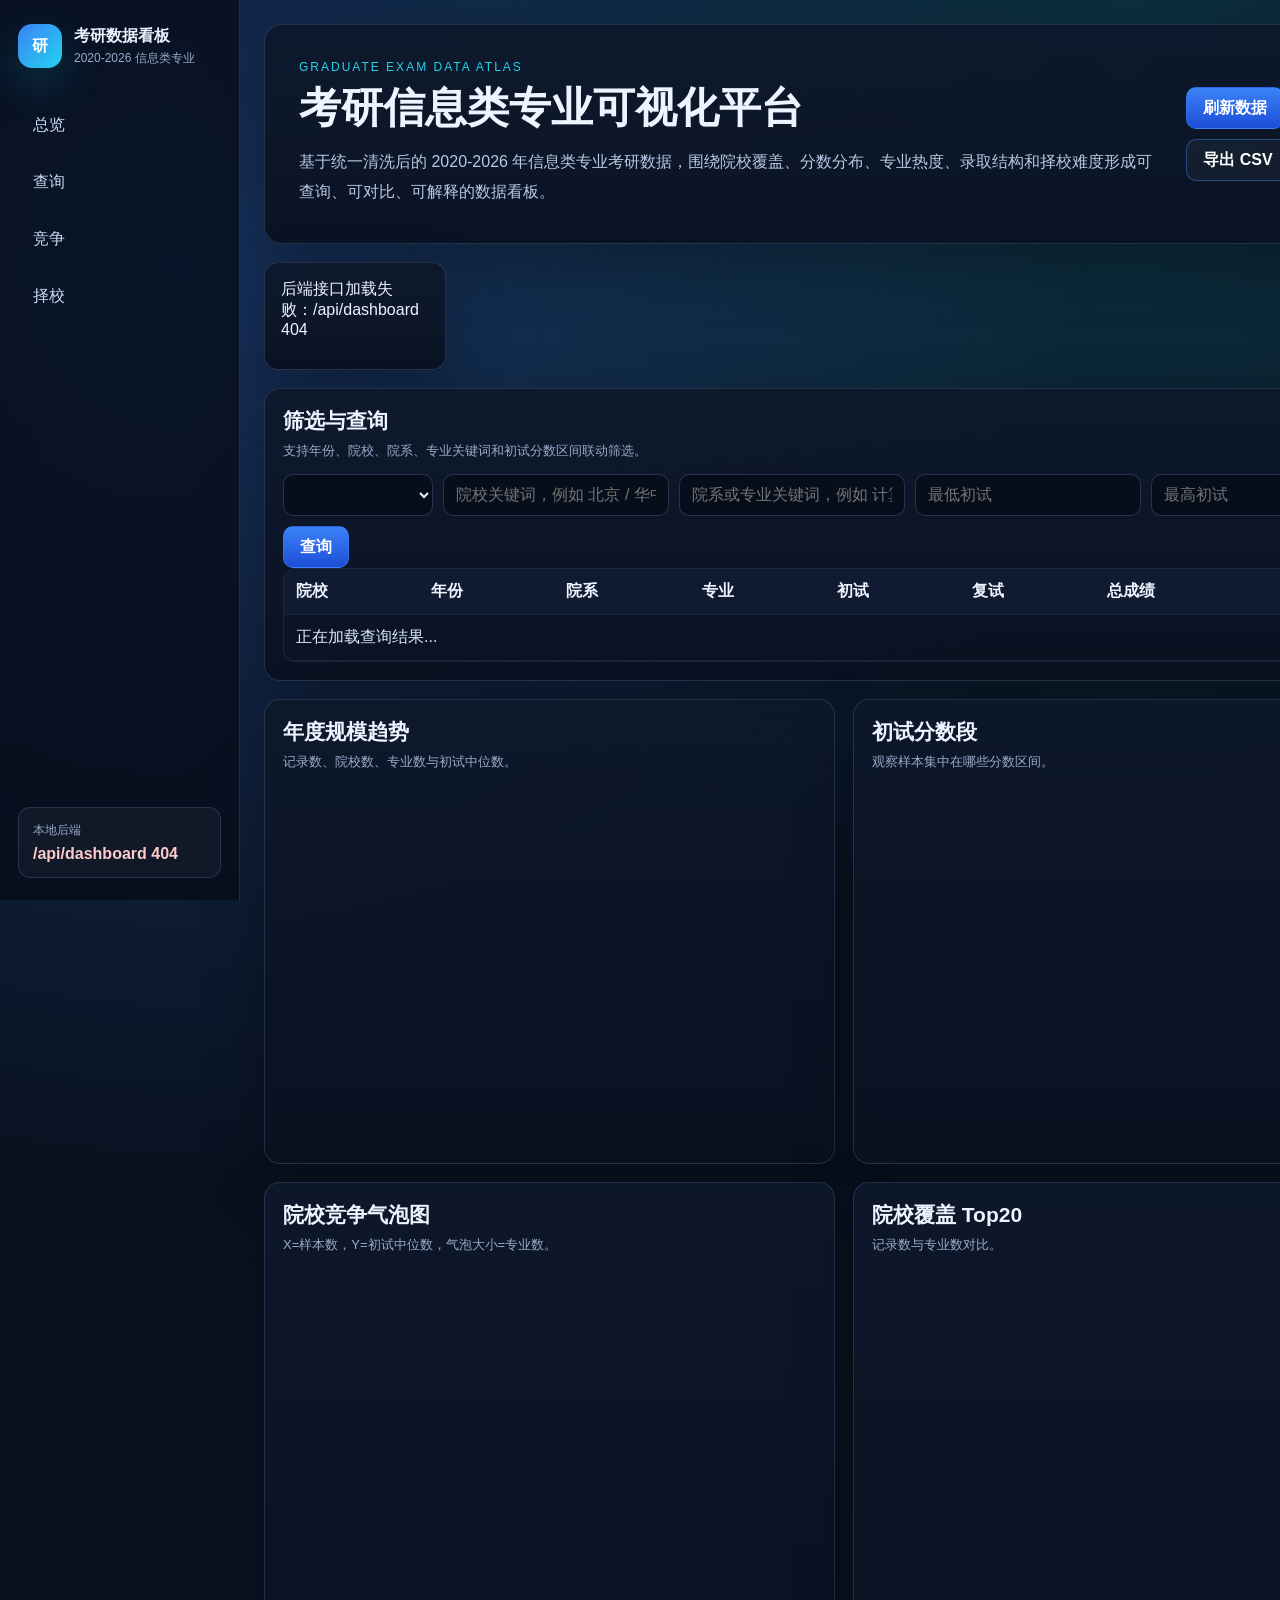
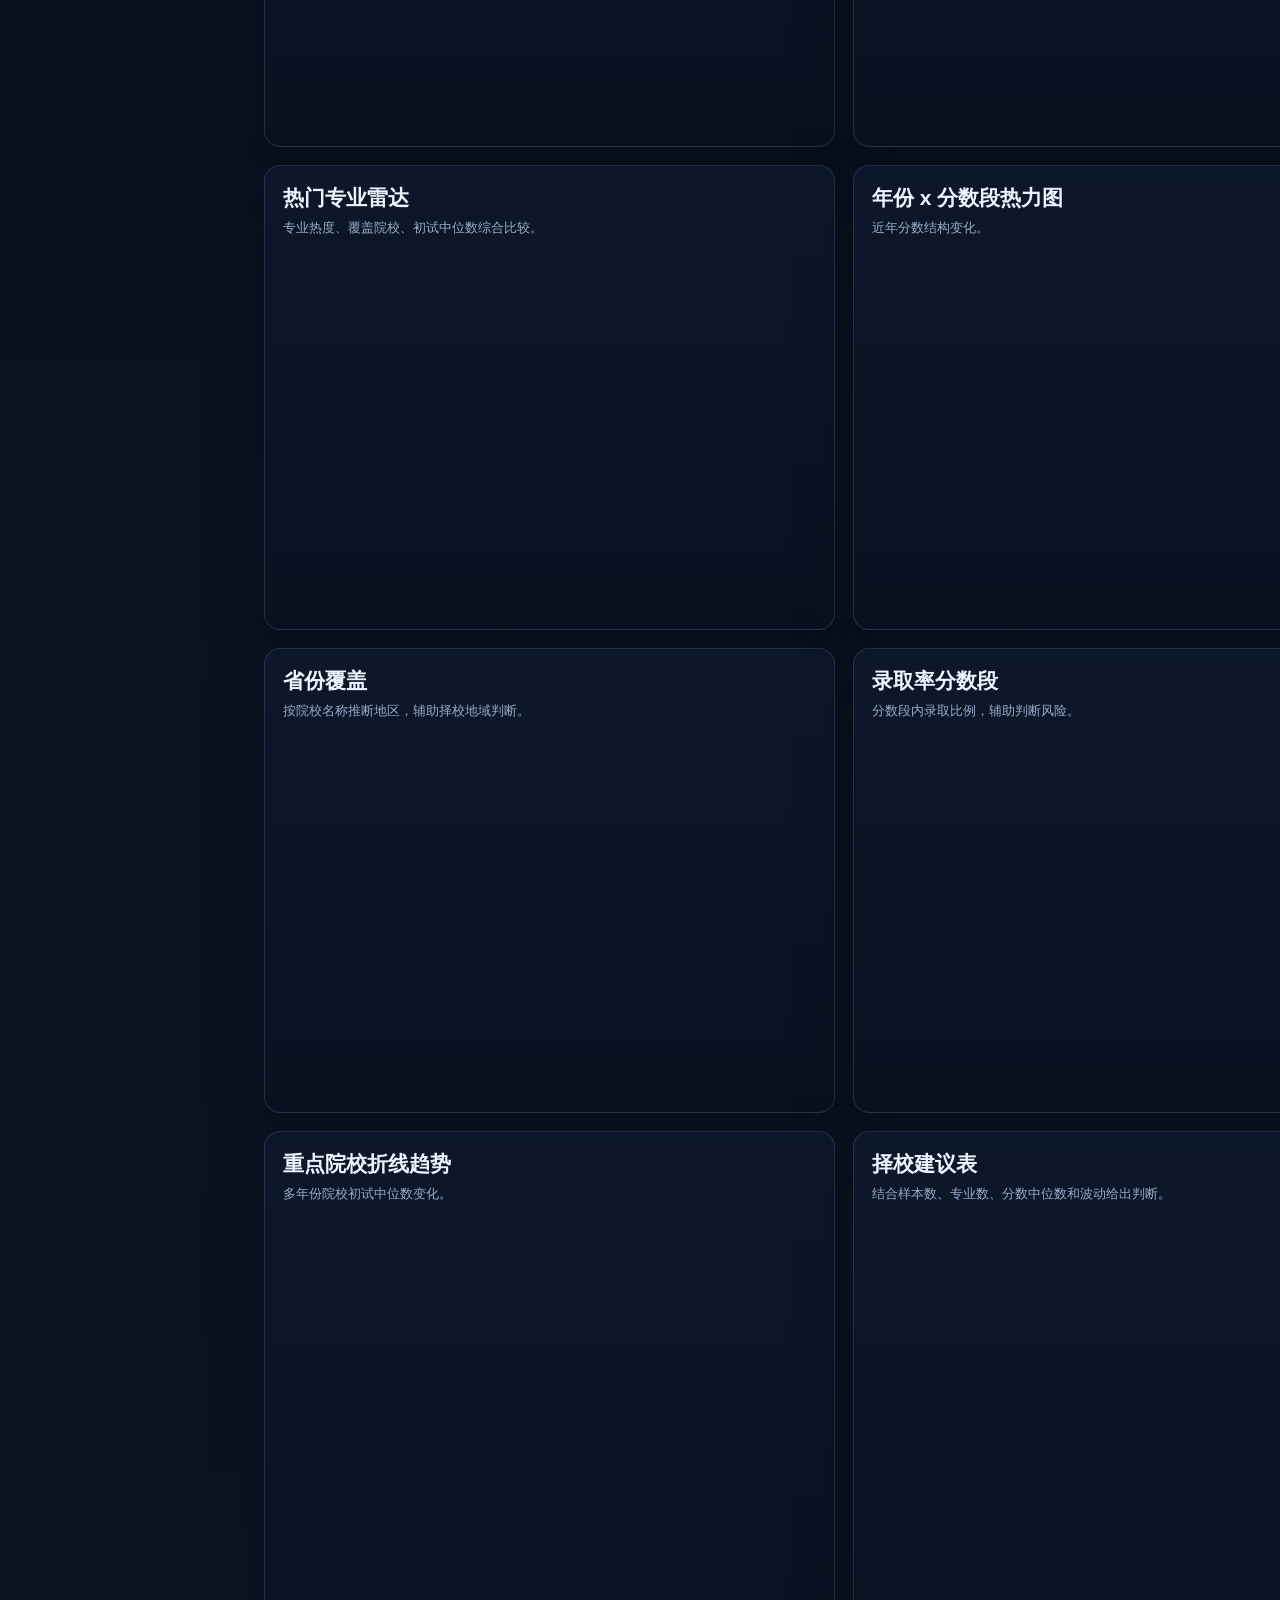
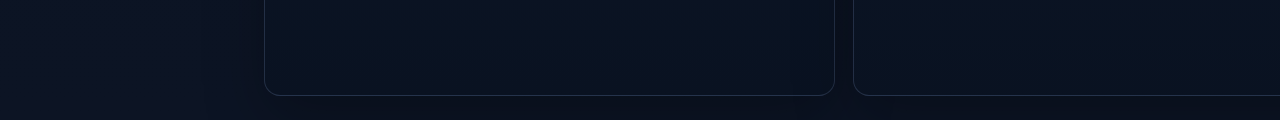
==== frontend/index.html @ 84b6ddbe "Initial kaoyan visualization platform" ====
<!doctype html>
<html lang="zh-CN">
<head>
  <meta charset="utf-8" />
  <meta name="viewport" content="width=device-width, initial-scale=1" />
  <title>考研信息类专业可视化平台</title>
  <link rel="stylesheet" href="./css/app.css" />
</head>
<body>
  <div class="app-shell">
    <aside class="sidebar">
      <div class="brand">
        <span class="brand-mark">研</span>
        <div>
          <strong>考研数据看板</strong>
          <small>2020-2026 信息类专业</small>
        </div>
      </div>
      <nav class="nav">
        <a href="#overview">总览</a>
        <a href="#query">查询</a>
        <a href="#competition">竞争</a>
        <a href="#advice">择校</a>
      </nav>
      <div class="side-note">
        <span>本地后端</span>
        <strong id="apiState">连接中</strong>
      </div>
    </aside>

    <main class="main">
      <section id="overview" class="hero-panel">
        <div>
          <p class="eyebrow">Graduate Exam Data Atlas</p>
          <h1>考研信息类专业可视化平台</h1>
          <p class="hero-text">基于统一清洗后的 2020-2026 年信息类专业考研数据，围绕院校覆盖、分数分布、专业热度、录取结构和择校难度形成可查询、可对比、可解释的数据看板。</p>
        </div>
        <div class="hero-actions">
          <button id="refreshBtn">刷新数据</button>
          <button id="exportBtn" class="ghost">导出 CSV</button>
        </div>
      </section>

      <section id="metricGrid" class="metric-grid">
        <div class="loading-card">正在加载数据...</div>
      </section>

      <section id="query" class="panel query-panel">
        <div class="panel-head">
          <div>
            <h2>筛选与查询</h2>
            <p>支持年份、院校、院系、专业关键词和初试分数区间联动筛选。</p>
          </div>
          <div id="queryCount" class="count-badge">等待查询</div>
        </div>
        <div class="filters">
          <select id="yearSelect"></select>
          <input id="schoolInput" placeholder="院校关键词，例如 北京 / 华中科技" />
          <input id="keywordInput" placeholder="院系或专业关键词，例如 计算机 / 软件工程" />
          <input id="minScoreInput" type="number" placeholder="最低初试" />
          <input id="maxScoreInput" type="number" placeholder="最高初试" />
          <button id="searchBtn">查询</button>
        </div>
        <div class="table-wrap">
          <table>
            <thead>
              <tr>
                <th>院校</th>
                <th>年份</th>
                <th>院系</th>
                <th>专业</th>
                <th>初试</th>
                <th>复试</th>
                <th>总成绩</th>
                <th>录取</th>
              </tr>
            </thead>
            <tbody id="resultBody">
              <tr><td colspan="8">正在加载查询结果...</td></tr>
            </tbody>
          </table>
        </div>
      </section>

      <section class="grid two">
        <article class="panel">
          <div class="panel-head compact">
            <div>
              <h2>年度规模趋势</h2>
              <p>记录数、院校数、专业数与初试中位数。</p>
            </div>
          </div>
          <div id="yearChart" class="chart"></div>
        </article>
        <article class="panel">
          <div class="panel-head compact">
            <div>
              <h2>初试分数段</h2>
              <p>观察样本集中在哪些分数区间。</p>
            </div>
          </div>
          <div id="scoreBandChart" class="chart"></div>
        </article>
      </section>

      <section id="competition" class="grid two">
        <article class="panel">
          <div class="panel-head compact">
            <div>
              <h2>院校竞争气泡图</h2>
              <p>X=样本数，Y=初试中位数，气泡大小=专业数。</p>
            </div>
          </div>
          <div id="bubbleChart" class="chart large"></div>
        </article>
        <article class="panel">
          <div class="panel-head compact">
            <div>
              <h2>院校覆盖 Top20</h2>
              <p>记录数与专业数对比。</p>
            </div>
          </div>
          <div id="schoolChart" class="chart large"></div>
        </article>
      </section>

      <section class="grid two">
        <article class="panel">
          <div class="panel-head compact">
            <div>
              <h2>热门专业雷达</h2>
              <p>专业热度、覆盖院校、初试中位数综合比较。</p>
            </div>
          </div>
          <div id="radarChart" class="chart"></div>
        </article>
        <article class="panel">
          <div class="panel-head compact">
            <div>
              <h2>年份 x 分数段热力图</h2>
              <p>近年分数结构变化。</p>
            </div>
          </div>
          <div id="heatmapChart" class="chart"></div>
        </article>
      </section>

      <section class="grid two">
        <article class="panel">
          <div class="panel-head compact">
            <div>
              <h2>省份覆盖</h2>
              <p>按院校名称推断地区，辅助择校地域判断。</p>
            </div>
          </div>
          <div id="provinceChart" class="chart"></div>
        </article>
        <article class="panel">
          <div class="panel-head compact">
            <div>
              <h2>录取率分数段</h2>
              <p>分数段内录取比例，辅助判断风险。</p>
            </div>
          </div>
          <div id="admitChart" class="chart"></div>
        </article>
      </section>

      <section class="grid two">
        <article class="panel">
          <div class="panel-head compact">
            <div>
              <h2>重点院校折线趋势</h2>
              <p>多年份院校初试中位数变化。</p>
            </div>
          </div>
          <div id="trendChart" class="chart large"></div>
        </article>
        <article id="advice" class="panel">
          <div class="panel-head compact">
            <div>
              <h2>择校建议表</h2>
              <p>结合样本数、专业数、分数中位数和波动给出判断。</p>
            </div>
          </div>
          <div id="adviceList" class="advice-list"></div>
        </article>
      </section>
    </main>
  </div>

  <script src="./vendor/echarts.min.js"></script>
  <script src="./js/app.js"></script>
</body>
</html>
---- frontend/css/app.css ----
:root {
  --bg: #08111f;
  --panel: rgba(14, 24, 43, 0.92);
  --panel-2: rgba(18, 31, 56, 0.9);
  --line: rgba(135, 160, 210, 0.2);
  --text: #edf4ff;
  --muted: #98abc9;
  --blue: #3b82f6;
  --cyan: #22d3ee;
  --green: #22c55e;
  --amber: #f59e0b;
  --red: #ef4444;
}

* { box-sizing: border-box; }

html, body {
  margin: 0;
  min-height: 100%;
  background:
    radial-gradient(circle at 14% 8%, rgba(59, 130, 246, 0.28), transparent 28%),
    radial-gradient(circle at 88% 2%, rgba(34, 211, 238, 0.16), transparent 26%),
    linear-gradient(180deg, #08111f 0%, #0c1424 100%);
  color: var(--text);
  font-family: "Microsoft YaHei", "PingFang SC", Arial, sans-serif;
}

button, input, select {
  font: inherit;
}

.app-shell {
  display: grid;
  grid-template-columns: 240px minmax(0, 1fr);
  min-height: 100vh;
}

.sidebar {
  position: sticky;
  top: 0;
  height: 100vh;
  padding: 24px 18px;
  border-right: 1px solid var(--line);
  background: rgba(7, 14, 26, 0.78);
  backdrop-filter: blur(16px);
}

.brand {
  display: flex;
  gap: 12px;
  align-items: center;
  margin-bottom: 34px;
}

.brand-mark {
  width: 44px;
  height: 44px;
  display: grid;
  place-items: center;
  border-radius: 14px;
  background: linear-gradient(135deg, var(--blue), var(--cyan));
  font-weight: 900;
  color: white;
  box-shadow: 0 18px 42px rgba(34, 211, 238, 0.18);
}

.brand strong,
.brand small {
  display: block;
}

.brand small {
  margin-top: 3px;
  color: var(--muted);
  font-size: 12px;
}

.nav {
  display: grid;
  gap: 10px;
}

.nav a {
  color: #cbd9f2;
  text-decoration: none;
  padding: 12px 14px;
  border-radius: 10px;
  border: 1px solid transparent;
}

.nav a:hover,
.nav a.active {
  color: white;
  background: rgba(59, 130, 246, 0.16);
  border-color: rgba(59, 130, 246, 0.3);
}

.side-note {
  position: absolute;
  left: 18px;
  right: 18px;
  bottom: 22px;
  padding: 14px;
  border-radius: 12px;
  background: rgba(255,255,255,0.04);
  border: 1px solid var(--line);
}

.side-note span {
  display: block;
  color: var(--muted);
  font-size: 12px;
}

.side-note strong {
  display: block;
  margin-top: 6px;
  color: var(--cyan);
}

.main {
  width: min(1680px, 100%);
  padding: 24px;
  display: grid;
  gap: 18px;
}

.hero-panel,
.panel,
.metric,
.loading-card {
  border: 1px solid var(--line);
  background: linear-gradient(180deg, var(--panel), rgba(10, 18, 33, 0.94));
  box-shadow: 0 22px 60px rgba(0,0,0,0.26);
}

.hero-panel {
  min-height: 220px;
  display: flex;
  align-items: center;
  justify-content: space-between;
  gap: 24px;
  padding: 34px;
  border-radius: 18px;
}

.eyebrow {
  margin: 0 0 10px;
  color: var(--cyan);
  text-transform: uppercase;
  letter-spacing: 2px;
  font-size: 12px;
}

h1, h2, p {
  margin: 0;
}

h1 {
  font-size: 42px;
  line-height: 1.15;
}

h2 {
  font-size: 21px;
}

.hero-text {
  max-width: 900px;
  margin-top: 14px;
  color: #b9c8e5;
  line-height: 1.9;
}

.hero-actions,
.filters {
  display: flex;
  gap: 10px;
  flex-wrap: wrap;
}

button {
  min-height: 42px;
  border: 1px solid rgba(59, 130, 246, 0.45);
  border-radius: 10px;
  padding: 0 16px;
  color: white;
  cursor: pointer;
  background: linear-gradient(180deg, #3b82f6, #1d4ed8);
  font-weight: 700;
}

button.ghost {
  background: rgba(255,255,255,0.04);
}

.metric-grid {
  display: grid;
  grid-template-columns: repeat(6, minmax(0, 1fr));
  gap: 14px;
}

.metric,
.loading-card {
  min-height: 108px;
  border-radius: 14px;
  padding: 16px;
}

.metric .label {
  color: var(--muted);
  font-size: 13px;
}

.metric .value {
  margin-top: 10px;
  font-size: 30px;
  font-weight: 900;
}

.metric .hint {
  margin-top: 7px;
  color: #90a6ca;
  font-size: 12px;
}

.panel {
  border-radius: 16px;
  padding: 18px;
}

.panel-head {
  display: flex;
  justify-content: space-between;
  gap: 18px;
  align-items: flex-start;
  margin-bottom: 14px;
}

.panel-head p {
  margin-top: 7px;
  color: var(--muted);
  font-size: 13px;
}

.count-badge {
  color: var(--cyan);
  border: 1px solid rgba(34, 211, 238, 0.26);
  background: rgba(34, 211, 238, 0.08);
  padding: 8px 12px;
  border-radius: 999px;
  white-space: nowrap;
}

input, select {
  min-height: 42px;
  min-width: 150px;
  border: 1px solid rgba(135, 160, 210, 0.26);
  border-radius: 10px;
  background: rgba(6, 12, 24, 0.8);
  color: var(--text);
  padding: 0 12px;
  outline: none;
}

input:focus,
select:focus {
  border-color: rgba(34, 211, 238, 0.55);
}

.table-wrap {
  max-height: 430px;
  overflow: auto;
  border: 1px solid rgba(135, 160, 210, 0.14);
  border-radius: 12px;
}

table {
  width: 100%;
  min-width: 1120px;
  border-collapse: collapse;
}

th, td {
  padding: 12px;
  border-bottom: 1px solid rgba(135, 160, 210, 0.12);
  text-align: left;
}

th {
  position: sticky;
  top: 0;
  z-index: 1;
  background: #101b31;
}

td {
  color: #dbe7ff;
}

.grid {
  display: grid;
  gap: 18px;
}

.grid.two {
  grid-template-columns: repeat(2, minmax(0, 1fr));
}

.chart {
  width: 100%;
  height: 360px;
}

.chart.large {
  height: 460px;
}

.advice-list {
  max-height: 460px;
  overflow: auto;
  display: grid;
  gap: 10px;
}

.advice-item {
  display: grid;
  grid-template-columns: minmax(120px, 1fr) auto;
  gap: 10px;
  padding: 12px;
  border: 1px solid rgba(135, 160, 210, 0.14);
  border-radius: 12px;
  background: rgba(255,255,255,0.035);
}

.advice-item strong {
  display: block;
  margin-bottom: 6px;
}

.advice-item span {
  color: var(--muted);
  font-size: 12px;
}

.tag {
  height: 30px;
  padding: 5px 10px;
  border-radius: 999px;
  color: white;
  background: rgba(59, 130, 246, 0.24);
  white-space: nowrap;
}

@media (max-width: 1200px) {
  .app-shell { grid-template-columns: 1fr; }
  .sidebar {
    position: static;
    height: auto;
    display: flex;
    align-items: center;
    justify-content: space-between;
  }
  .side-note { position: static; width: 180px; }
  .metric-grid { grid-template-columns: repeat(3, minmax(0, 1fr)); }
  .grid.two { grid-template-columns: 1fr; }
}

@media (max-width: 760px) {
  .main { padding: 12px; }
  .hero-panel { flex-direction: column; align-items: stretch; padding: 22px; }
  h1 { font-size: 30px; }
  .metric-grid { grid-template-columns: 1fr; }
  .filters input, .filters select, .filters button { width: 100%; }
}
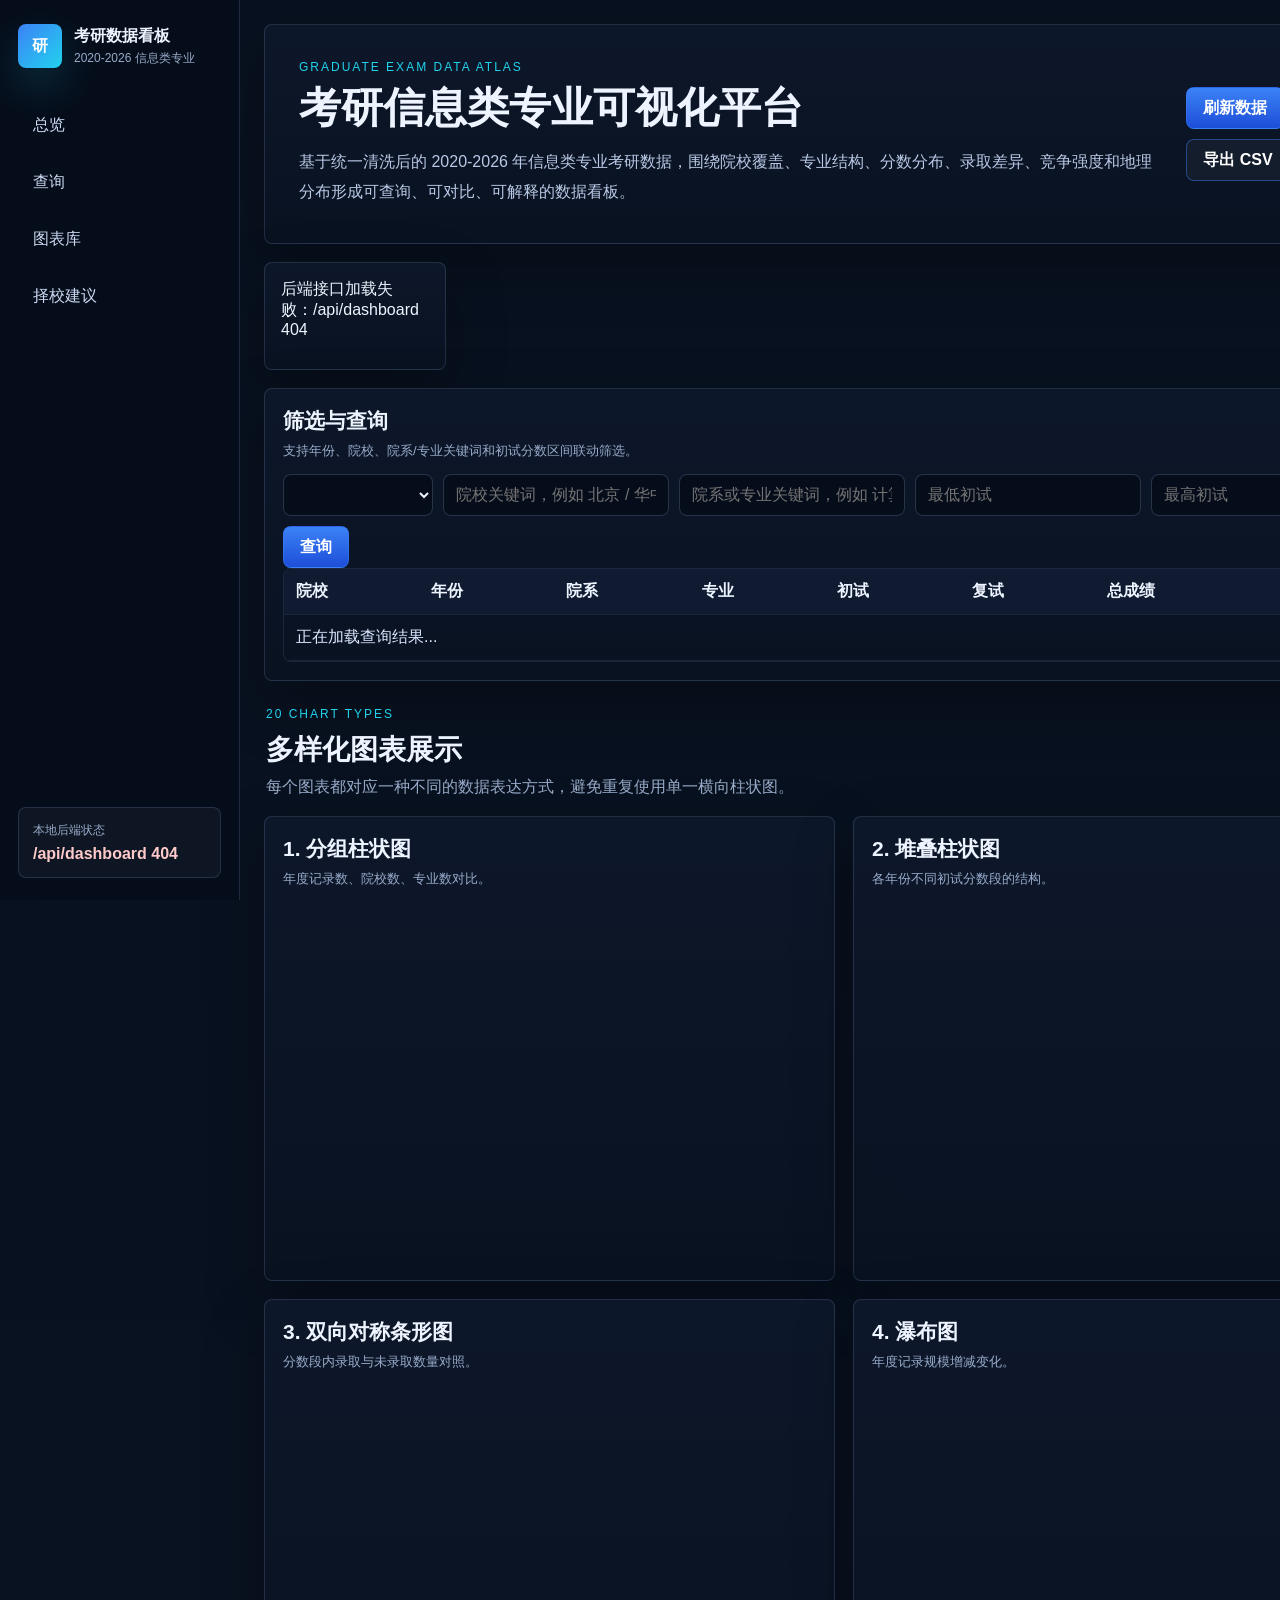
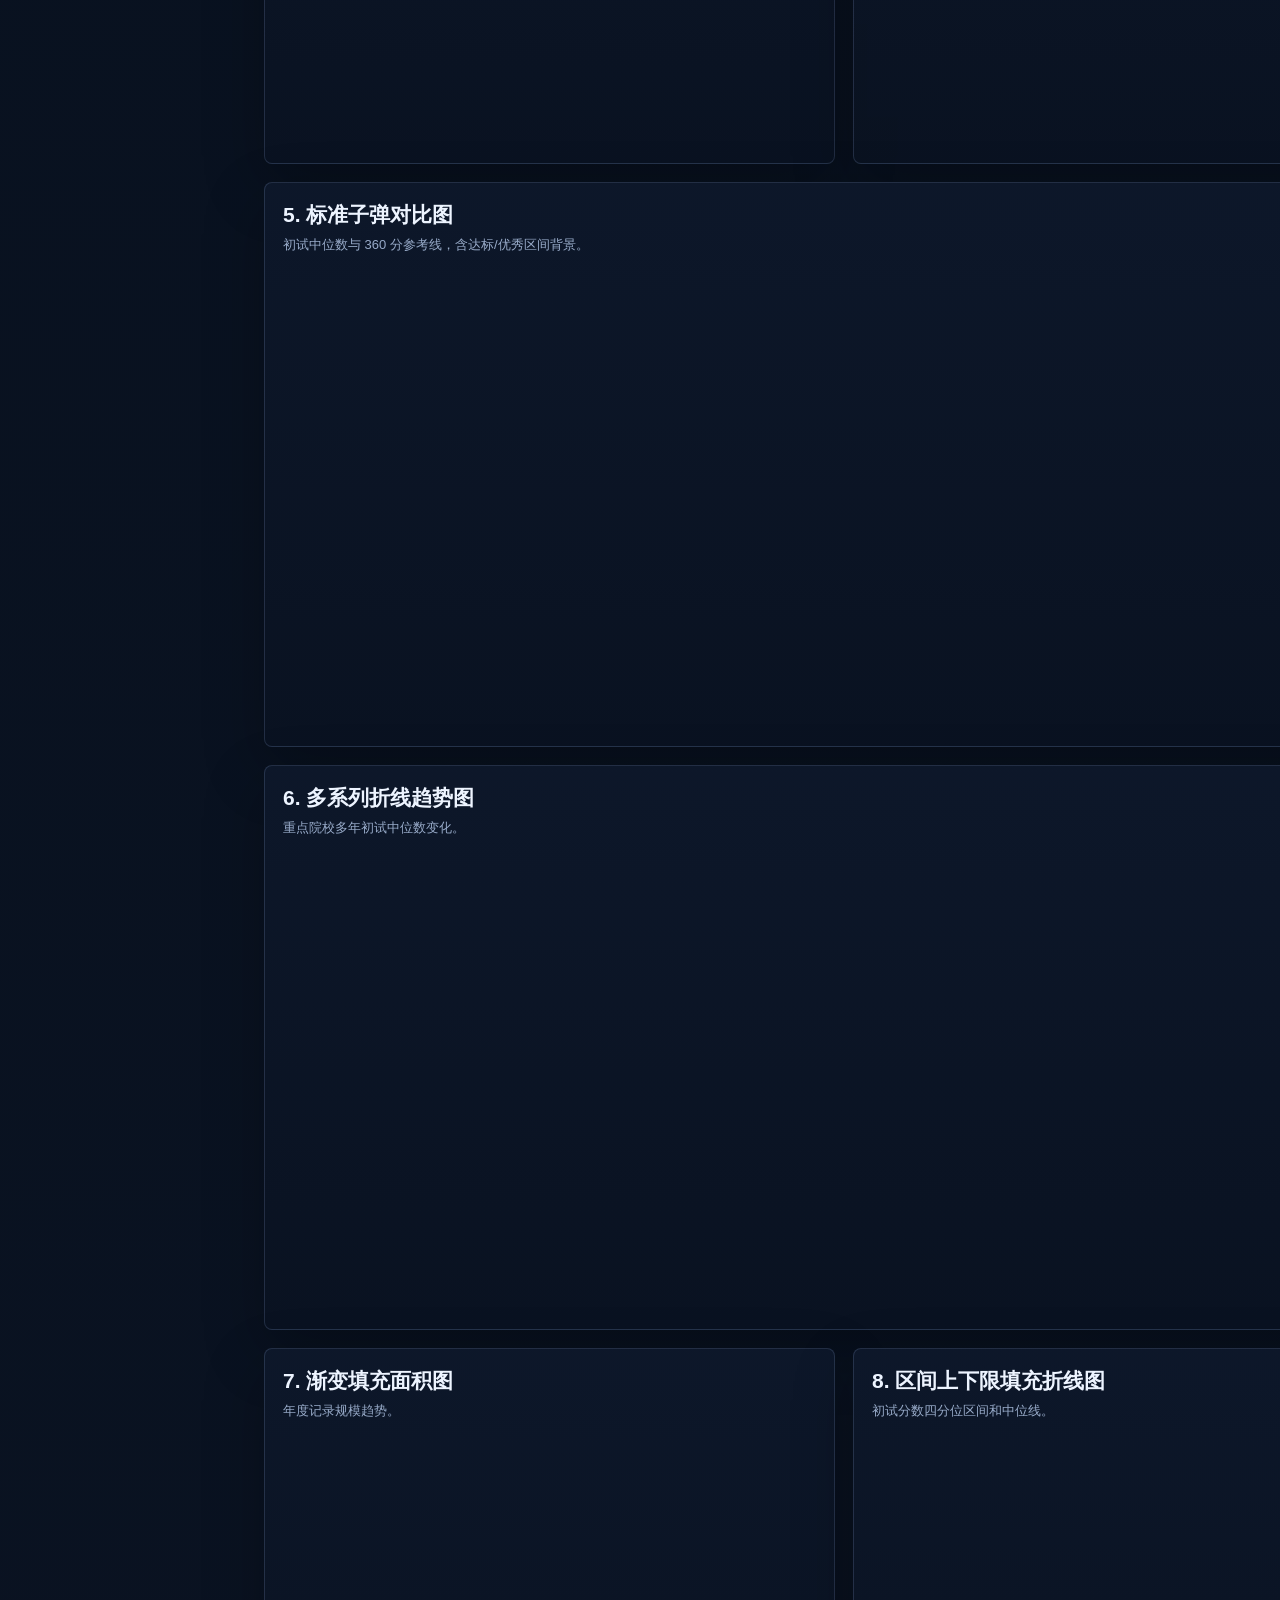
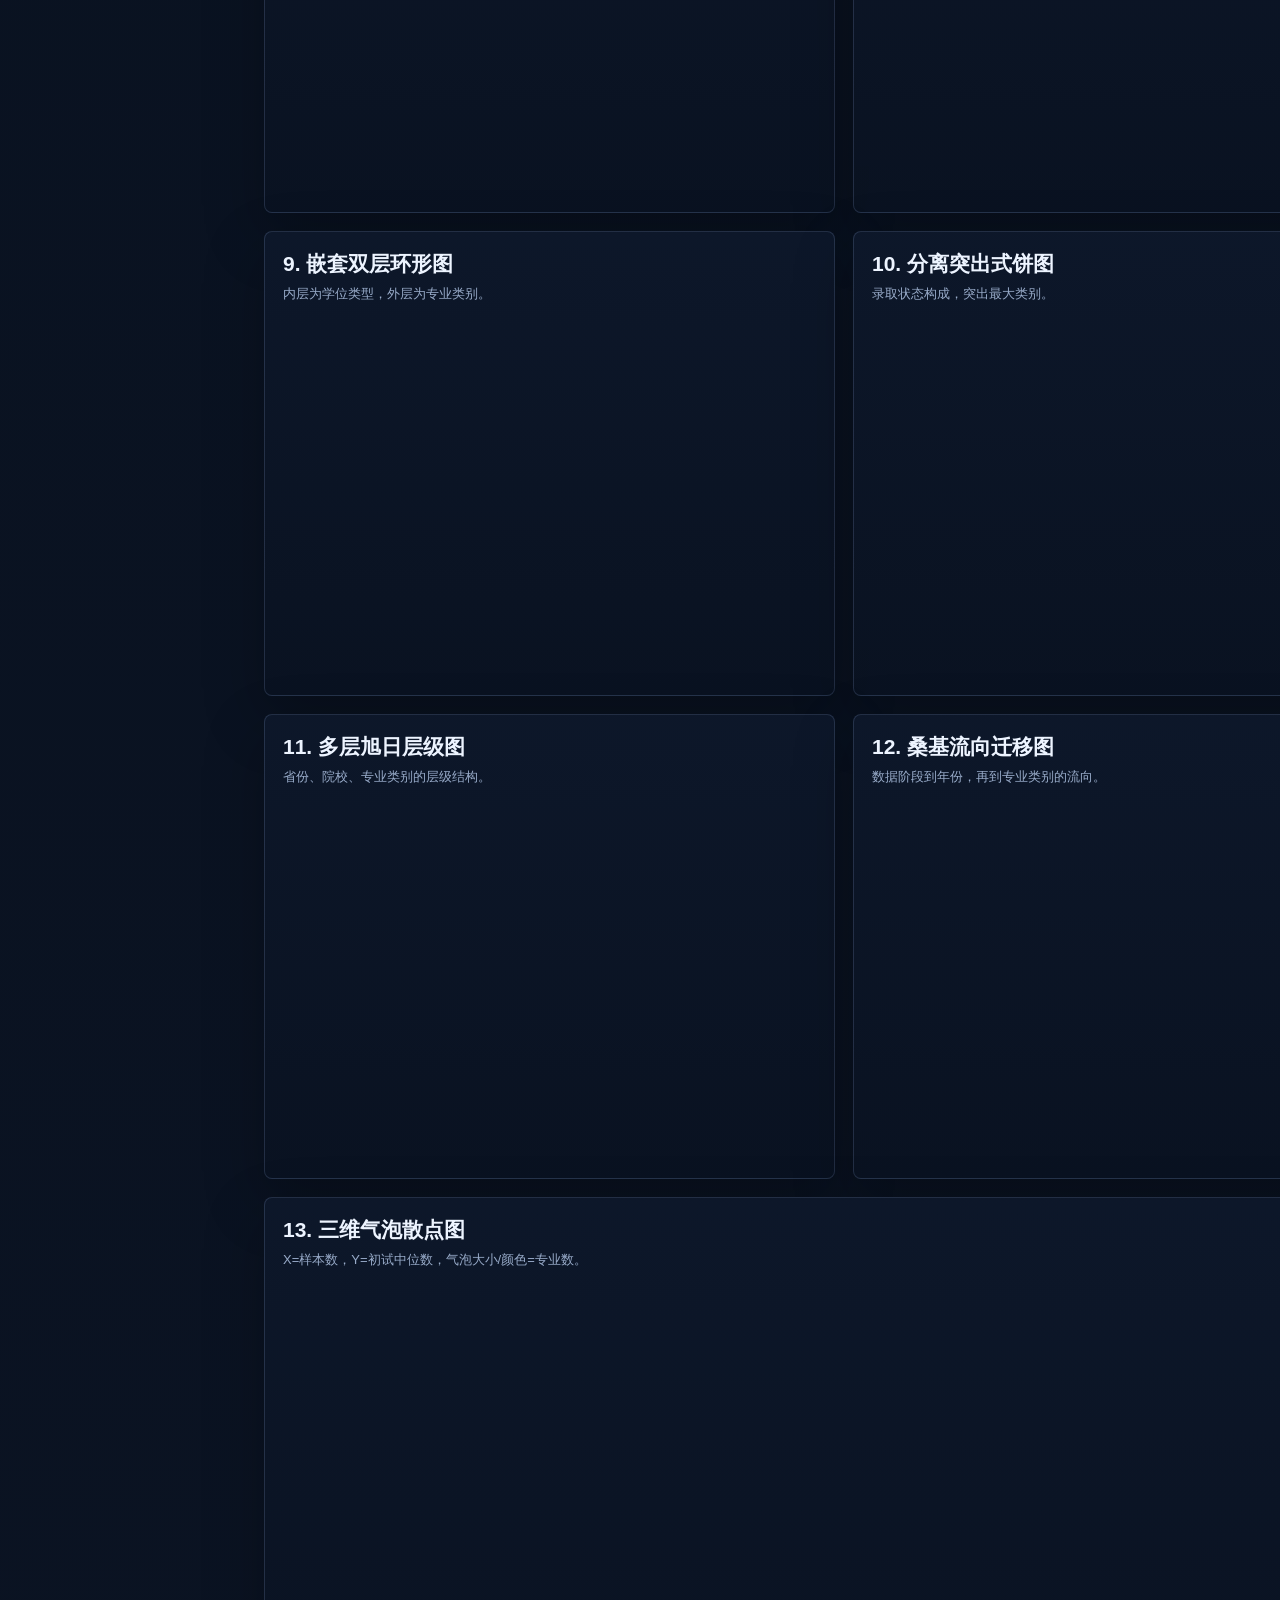
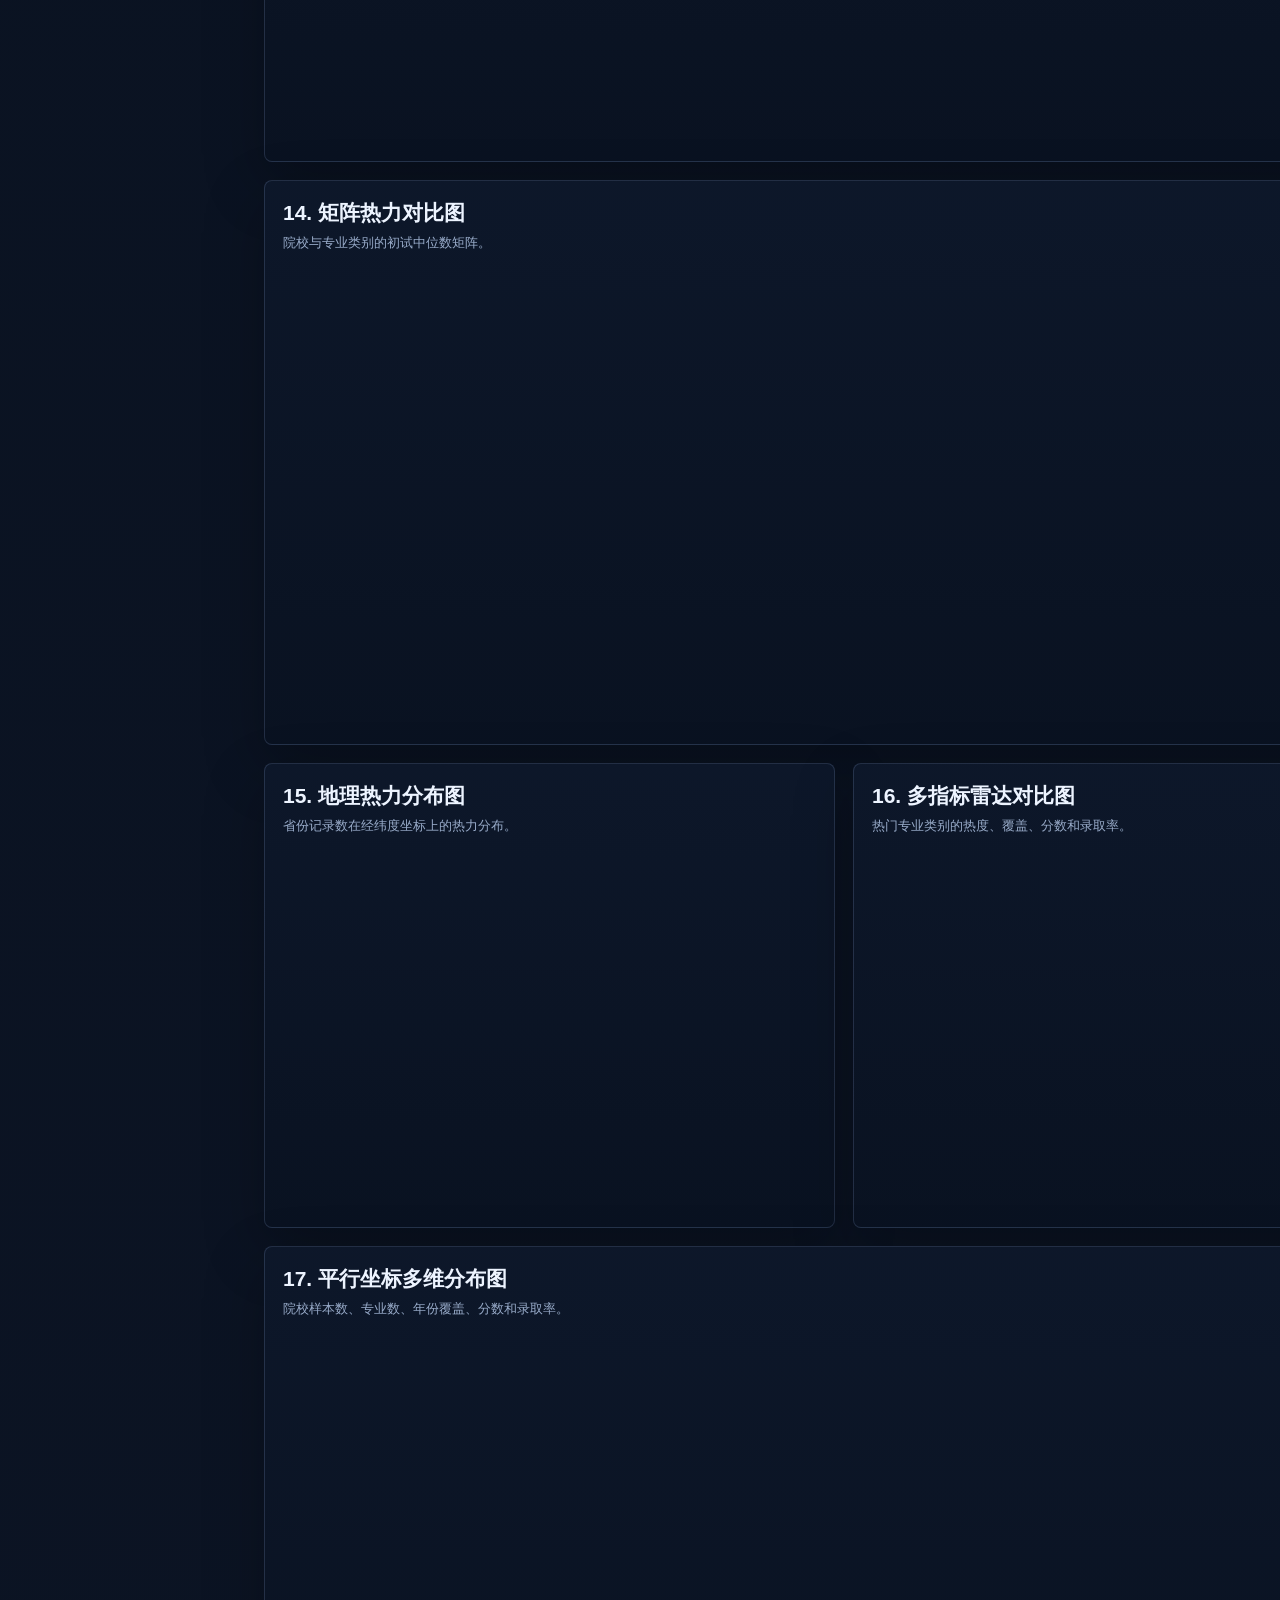
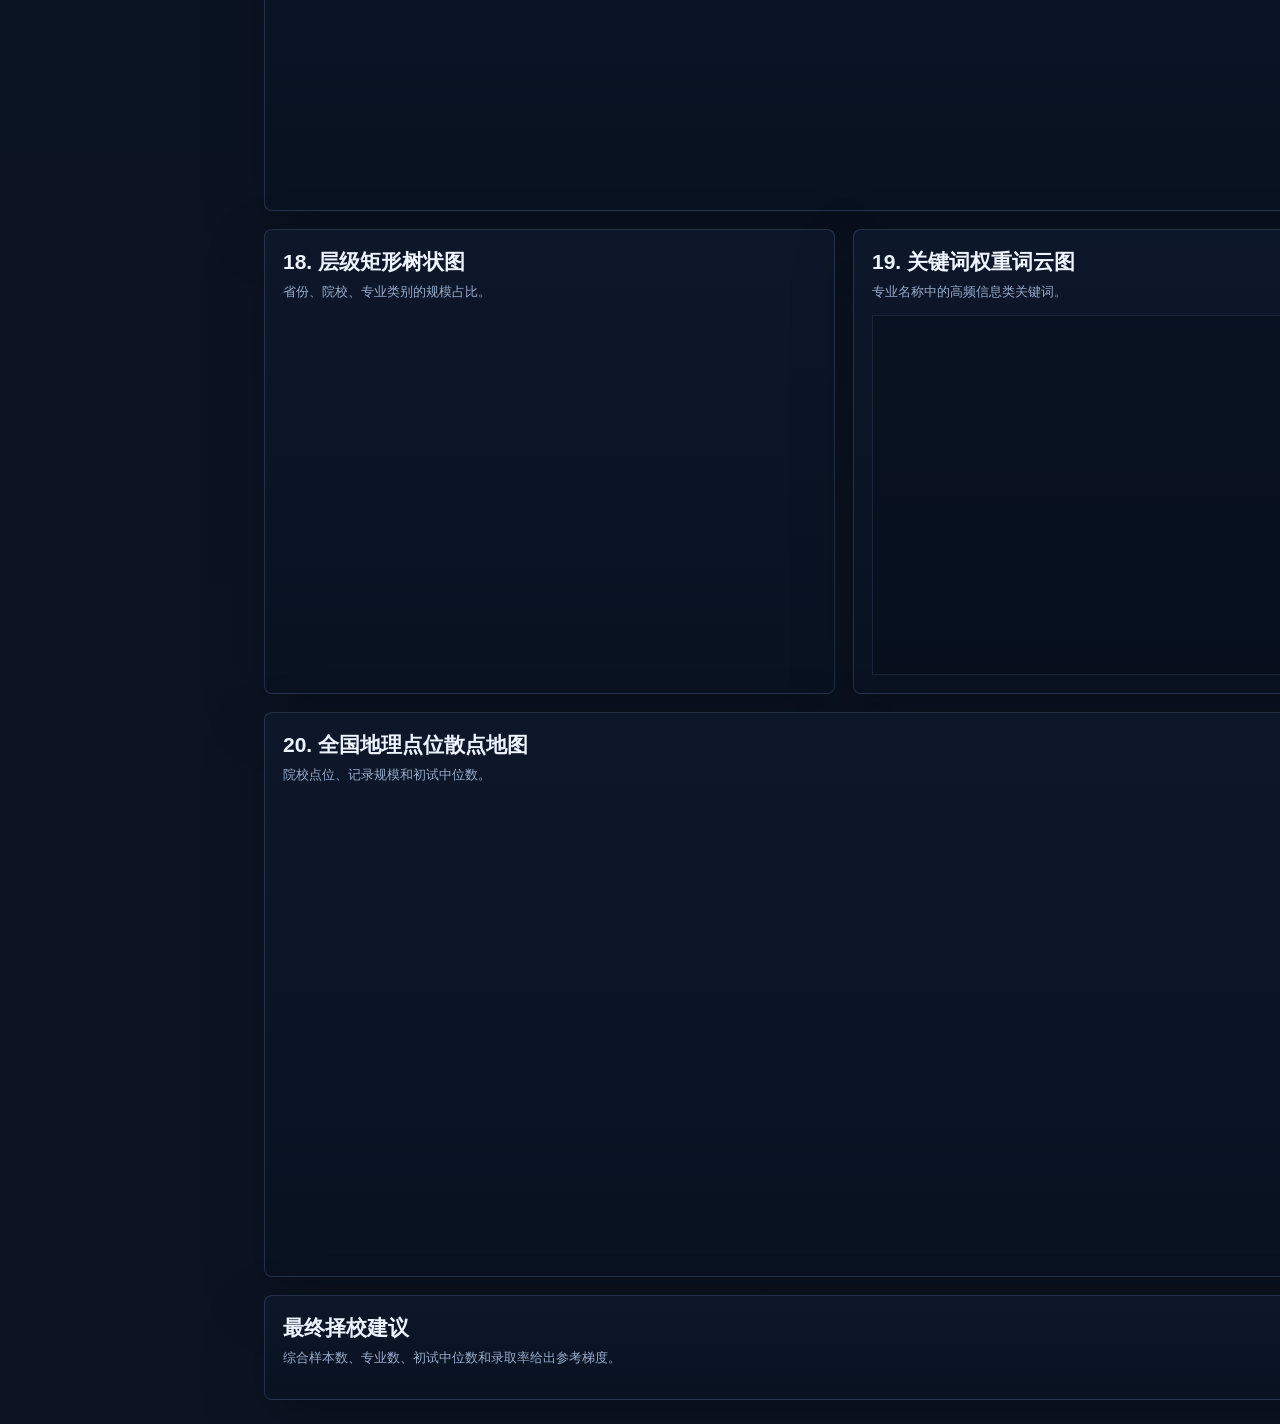
==== commit e9bde10e: "Add 20-chart visualization dashboard" ====
--- a/frontend/index.html
+++ b/frontend/index.html
@@ -19,12 +19,12 @@
       <nav class="nav">
         <a href="#overview">总览</a>
         <a href="#query">查询</a>
-        <a href="#competition">竞争</a>
-        <a href="#advice">择校</a>
+        <a href="#charts">图表库</a>
+        <a href="#advice">择校建议</a>
       </nav>
       <div class="side-note">
-        <span>本地后端</span>
-        <strong id="apiState">连接中</strong>
+        <span>本地后端状态</span>
+        <strong id="apiState">连接中...</strong>
       </div>
     </aside>
 
@@ -33,7 +33,7 @@
         <div>
           <p class="eyebrow">Graduate Exam Data Atlas</p>
           <h1>考研信息类专业可视化平台</h1>
-          <p class="hero-text">基于统一清洗后的 2020-2026 年信息类专业考研数据，围绕院校覆盖、分数分布、专业热度、录取结构和择校难度形成可查询、可对比、可解释的数据看板。</p>
+          <p class="hero-text">基于统一清洗后的 2020-2026 年信息类专业考研数据，围绕院校覆盖、专业结构、分数分布、录取差异、竞争强度和地理分布形成可查询、可对比、可解释的数据看板。</p>
         </div>
         <div class="hero-actions">
           <button id="refreshBtn">刷新数据</button>
@@ -49,7 +49,7 @@
         <div class="panel-head">
           <div>
             <h2>筛选与查询</h2>
-            <p>支持年份、院校、院系、专业关键词和初试分数区间联动筛选。</p>
+            <p>支持年份、院校、院系/专业关键词和初试分数区间联动筛选。</p>
           </div>
           <div id="queryCount" class="count-badge">等待查询</div>
         </div>
@@ -82,109 +82,43 @@
         </div>
       </section>
 
-      <section class="grid two">
-        <article class="panel">
-          <div class="panel-head compact">
-            <div>
-              <h2>年度规模趋势</h2>
-              <p>记录数、院校数、专业数与初试中位数。</p>
-            </div>
-          </div>
-          <div id="yearChart" class="chart"></div>
-        </article>
-        <article class="panel">
-          <div class="panel-head compact">
-            <div>
-              <h2>初试分数段</h2>
-              <p>观察样本集中在哪些分数区间。</p>
-            </div>
-          </div>
-          <div id="scoreBandChart" class="chart"></div>
-        </article>
+      <section id="charts" class="section-title">
+        <p class="eyebrow">20 Chart Types</p>
+        <h2>多样化图表展示</h2>
+        <p>每个图表都对应一种不同的数据表达方式，避免重复使用单一横向柱状图。</p>
       </section>
 
-      <section id="competition" class="grid two">
-        <article class="panel">
-          <div class="panel-head compact">
-            <div>
-              <h2>院校竞争气泡图</h2>
-              <p>X=样本数，Y=初试中位数，气泡大小=专业数。</p>
-            </div>
-          </div>
-          <div id="bubbleChart" class="chart large"></div>
-        </article>
-        <article class="panel">
-          <div class="panel-head compact">
-            <div>
-              <h2>院校覆盖 Top20</h2>
-              <p>记录数与专业数对比。</p>
-            </div>
-          </div>
-          <div id="schoolChart" class="chart large"></div>
-        </article>
+      <section class="chart-grid">
+        <article class="panel"><div class="panel-head compact"><div><h2>1. 分组柱状图</h2><p>年度记录数、院校数、专业数对比。</p></div></div><div id="groupedBarChart" class="chart"></div></article>
+        <article class="panel"><div class="panel-head compact"><div><h2>2. 堆叠柱状图</h2><p>各年份不同初试分数段的结构。</p></div></div><div id="stackedBarChart" class="chart"></div></article>
+        <article class="panel"><div class="panel-head compact"><div><h2>3. 双向对称条形图</h2><p>分数段内录取与未录取数量对照。</p></div></div><div id="divergingBarChart" class="chart"></div></article>
+        <article class="panel"><div class="panel-head compact"><div><h2>4. 瀑布图</h2><p>年度记录规模增减变化。</p></div></div><div id="waterfallChart" class="chart"></div></article>
+        <article class="panel wide"><div class="panel-head compact"><div><h2>5. 标准子弹对比图</h2><p>初试中位数与 360 分参考线，含达标/优秀区间背景。</p></div></div><div id="bulletChart" class="chart large"></div></article>
+        <article class="panel wide"><div class="panel-head compact"><div><h2>6. 多系列折线趋势图</h2><p>重点院校多年初试中位数变化。</p></div></div><div id="multiLineChart" class="chart large"></div></article>
+        <article class="panel"><div class="panel-head compact"><div><h2>7. 渐变填充面积图</h2><p>年度记录规模趋势。</p></div></div><div id="areaChart" class="chart"></div></article>
+        <article class="panel"><div class="panel-head compact"><div><h2>8. 区间上下限填充折线图</h2><p>初试分数四分位区间和中位线。</p></div></div><div id="intervalLineChart" class="chart"></div></article>
+        <article class="panel"><div class="panel-head compact"><div><h2>9. 嵌套双层环形图</h2><p>内层为学位类型，外层为专业类别。</p></div></div><div id="nestedDonutChart" class="chart"></div></article>
+        <article class="panel"><div class="panel-head compact"><div><h2>10. 分离突出式饼图</h2><p>录取状态构成，突出最大类别。</p></div></div><div id="explodedPieChart" class="chart"></div></article>
+        <article class="panel"><div class="panel-head compact"><div><h2>11. 多层旭日层级图</h2><p>省份、院校、专业类别的层级结构。</p></div></div><div id="sunburstChart" class="chart"></div></article>
+        <article class="panel"><div class="panel-head compact"><div><h2>12. 桑基流向迁移图</h2><p>数据阶段到年份，再到专业类别的流向。</p></div></div><div id="sankeyChart" class="chart"></div></article>
+        <article class="panel wide"><div class="panel-head compact"><div><h2>13. 三维气泡散点图</h2><p>X=样本数，Y=初试中位数，气泡大小/颜色=专业数。</p></div></div><div id="bubbleChart" class="chart large"></div></article>
+        <article class="panel wide"><div class="panel-head compact"><div><h2>14. 矩阵热力对比图</h2><p>院校与专业类别的初试中位数矩阵。</p></div></div><div id="matrixHeatmapChart" class="chart large"></div></article>
+        <article class="panel"><div class="panel-head compact"><div><h2>15. 地理热力分布图</h2><p>省份记录数在经纬度坐标上的热力分布。</p></div></div><div id="geoHeatChart" class="chart"></div></article>
+        <article class="panel"><div class="panel-head compact"><div><h2>16. 多指标雷达对比图</h2><p>热门专业类别的热度、覆盖、分数和录取率。</p></div></div><div id="radarChart" class="chart"></div></article>
+        <article class="panel wide"><div class="panel-head compact"><div><h2>17. 平行坐标多维分布图</h2><p>院校样本数、专业数、年份覆盖、分数和录取率。</p></div></div><div id="parallelChart" class="chart large"></div></article>
+        <article class="panel"><div class="panel-head compact"><div><h2>18. 层级矩形树状图</h2><p>省份、院校、专业类别的规模占比。</p></div></div><div id="treemapChart" class="chart"></div></article>
+        <article class="panel"><div class="panel-head compact"><div><h2>19. 关键词权重词云图</h2><p>专业名称中的高频信息类关键词。</p></div></div><div id="wordCloudPanel" class="word-cloud"></div></article>
+        <article class="panel wide"><div class="panel-head compact"><div><h2>20. 全国地理点位散点地图</h2><p>院校点位、记录规模和初试中位数。</p></div></div><div id="pointMapChart" class="chart large"></div></article>
       </section>
 
-      <section class="grid two">
-        <article class="panel">
-          <div class="panel-head compact">
-            <div>
-              <h2>热门专业雷达</h2>
-              <p>专业热度、覆盖院校、初试中位数综合比较。</p>
-            </div>
+      <section id="advice" class="panel">
+        <div class="panel-head compact">
+          <div>
+            <h2>最终择校建议</h2>
+            <p>综合样本数、专业数、初试中位数和录取率给出参考梯度。</p>
           </div>
-          <div id="radarChart" class="chart"></div>
-        </article>
-        <article class="panel">
-          <div class="panel-head compact">
-            <div>
-              <h2>年份 x 分数段热力图</h2>
-              <p>近年分数结构变化。</p>
-            </div>
-          </div>
-          <div id="heatmapChart" class="chart"></div>
-        </article>
-      </section>
-
-      <section class="grid two">
-        <article class="panel">
-          <div class="panel-head compact">
-            <div>
-              <h2>省份覆盖</h2>
-              <p>按院校名称推断地区，辅助择校地域判断。</p>
-            </div>
-          </div>
-          <div id="provinceChart" class="chart"></div>
-        </article>
-        <article class="panel">
-          <div class="panel-head compact">
-            <div>
-              <h2>录取率分数段</h2>
-              <p>分数段内录取比例，辅助判断风险。</p>
-            </div>
-          </div>
-          <div id="admitChart" class="chart"></div>
-        </article>
-      </section>
-
-      <section class="grid two">
-        <article class="panel">
-          <div class="panel-head compact">
-            <div>
-              <h2>重点院校折线趋势</h2>
-              <p>多年份院校初试中位数变化。</p>
-            </div>
-          </div>
-          <div id="trendChart" class="chart large"></div>
-        </article>
-        <article id="advice" class="panel">
-          <div class="panel-head compact">
-            <div>
-              <h2>择校建议表</h2>
-              <p>结合样本数、专业数、分数中位数和波动给出判断。</p>
-            </div>
-          </div>
-          <div id="adviceList" class="advice-list"></div>
-        </article>
+        </div>
+        <div id="adviceList" class="advice-list"></div>
       </section>
     </main>
   </div>
--- a/frontend/css/app.css
+++ b/frontend/css/app.css
@@ -18,8 +18,6 @@
   margin: 0;
   min-height: 100%;
   background:
-    radial-gradient(circle at 14% 8%, rgba(59, 130, 246, 0.28), transparent 28%),
-    radial-gradient(circle at 88% 2%, rgba(34, 211, 238, 0.16), transparent 26%),
     linear-gradient(180deg, #08111f 0%, #0c1424 100%);
   color: var(--text);
   font-family: "Microsoft YaHei", "PingFang SC", Arial, sans-serif;
@@ -57,7 +55,7 @@
   height: 44px;
   display: grid;
   place-items: center;
-  border-radius: 14px;
+  border-radius: 8px;
   background: linear-gradient(135deg, var(--blue), var(--cyan));
   font-weight: 900;
   color: white;
@@ -84,7 +82,7 @@
   color: #cbd9f2;
   text-decoration: none;
   padding: 12px 14px;
-  border-radius: 10px;
+  border-radius: 8px;
   border: 1px solid transparent;
 }
 
@@ -101,7 +99,7 @@
   right: 18px;
   bottom: 22px;
   padding: 14px;
-  border-radius: 12px;
+  border-radius: 8px;
   background: rgba(255,255,255,0.04);
   border: 1px solid var(--line);
 }
@@ -141,7 +139,7 @@
   justify-content: space-between;
   gap: 24px;
   padding: 34px;
-  border-radius: 18px;
+  border-radius: 8px;
 }
 
 .eyebrow {
@@ -182,7 +180,7 @@
 button {
   min-height: 42px;
   border: 1px solid rgba(59, 130, 246, 0.45);
-  border-radius: 10px;
+  border-radius: 8px;
   padding: 0 16px;
   color: white;
   cursor: pointer;
@@ -203,7 +201,7 @@
 .metric,
 .loading-card {
   min-height: 108px;
-  border-radius: 14px;
+  border-radius: 8px;
   padding: 16px;
 }
 
@@ -225,7 +223,7 @@
 }
 
 .panel {
-  border-radius: 16px;
+  border-radius: 8px;
   padding: 18px;
 }
 
@@ -248,7 +246,7 @@
   border: 1px solid rgba(34, 211, 238, 0.26);
   background: rgba(34, 211, 238, 0.08);
   padding: 8px 12px;
-  border-radius: 999px;
+  border-radius: 8px;
   white-space: nowrap;
 }
 
@@ -256,7 +254,7 @@
   min-height: 42px;
   min-width: 150px;
   border: 1px solid rgba(135, 160, 210, 0.26);
-  border-radius: 10px;
+  border-radius: 8px;
   background: rgba(6, 12, 24, 0.8);
   color: var(--text);
   padding: 0 12px;
@@ -272,7 +270,7 @@
   max-height: 430px;
   overflow: auto;
   border: 1px solid rgba(135, 160, 210, 0.14);
-  border-radius: 12px;
+  border-radius: 8px;
 }
 
 table {
@@ -307,6 +305,29 @@
   grid-template-columns: repeat(2, minmax(0, 1fr));
 }
 
+.section-title {
+  padding: 8px 2px 0;
+}
+
+.section-title h2 {
+  font-size: 28px;
+}
+
+.section-title p:last-child {
+  margin-top: 8px;
+  color: var(--muted);
+}
+
+.chart-grid {
+  display: grid;
+  grid-template-columns: repeat(2, minmax(0, 1fr));
+  gap: 18px;
+}
+
+.chart-grid .wide {
+  grid-column: span 2;
+}
+
 .chart {
   width: 100%;
   height: 360px;
@@ -329,7 +350,7 @@
   gap: 10px;
   padding: 12px;
   border: 1px solid rgba(135, 160, 210, 0.14);
-  border-radius: 12px;
+  border-radius: 8px;
   background: rgba(255,255,255,0.035);
 }
 
@@ -346,10 +367,32 @@
 .tag {
   height: 30px;
   padding: 5px 10px;
-  border-radius: 999px;
+  border-radius: 8px;
   color: white;
   background: rgba(59, 130, 246, 0.24);
   white-space: nowrap;
+}
+
+.word-cloud {
+  min-height: 360px;
+  position: relative;
+  display: flex;
+  flex-wrap: wrap;
+  align-content: center;
+  justify-content: center;
+  gap: 10px 16px;
+  padding: 22px;
+  overflow: hidden;
+  border: 1px solid rgba(135, 160, 210, 0.14);
+  background: rgba(7, 14, 27, 0.52);
+}
+
+.word-cloud span {
+  display: inline-block;
+  font-weight: 800;
+  line-height: 1.15;
+  color: var(--cyan);
+  text-shadow: 0 0 18px rgba(34, 211, 238, 0.18);
 }
 
 @media (max-width: 1200px) {
@@ -364,6 +407,8 @@
   .side-note { position: static; width: 180px; }
   .metric-grid { grid-template-columns: repeat(3, minmax(0, 1fr)); }
   .grid.two { grid-template-columns: 1fr; }
+  .chart-grid { grid-template-columns: 1fr; }
+  .chart-grid .wide { grid-column: auto; }
 }
 
 @media (max-width: 760px) {
